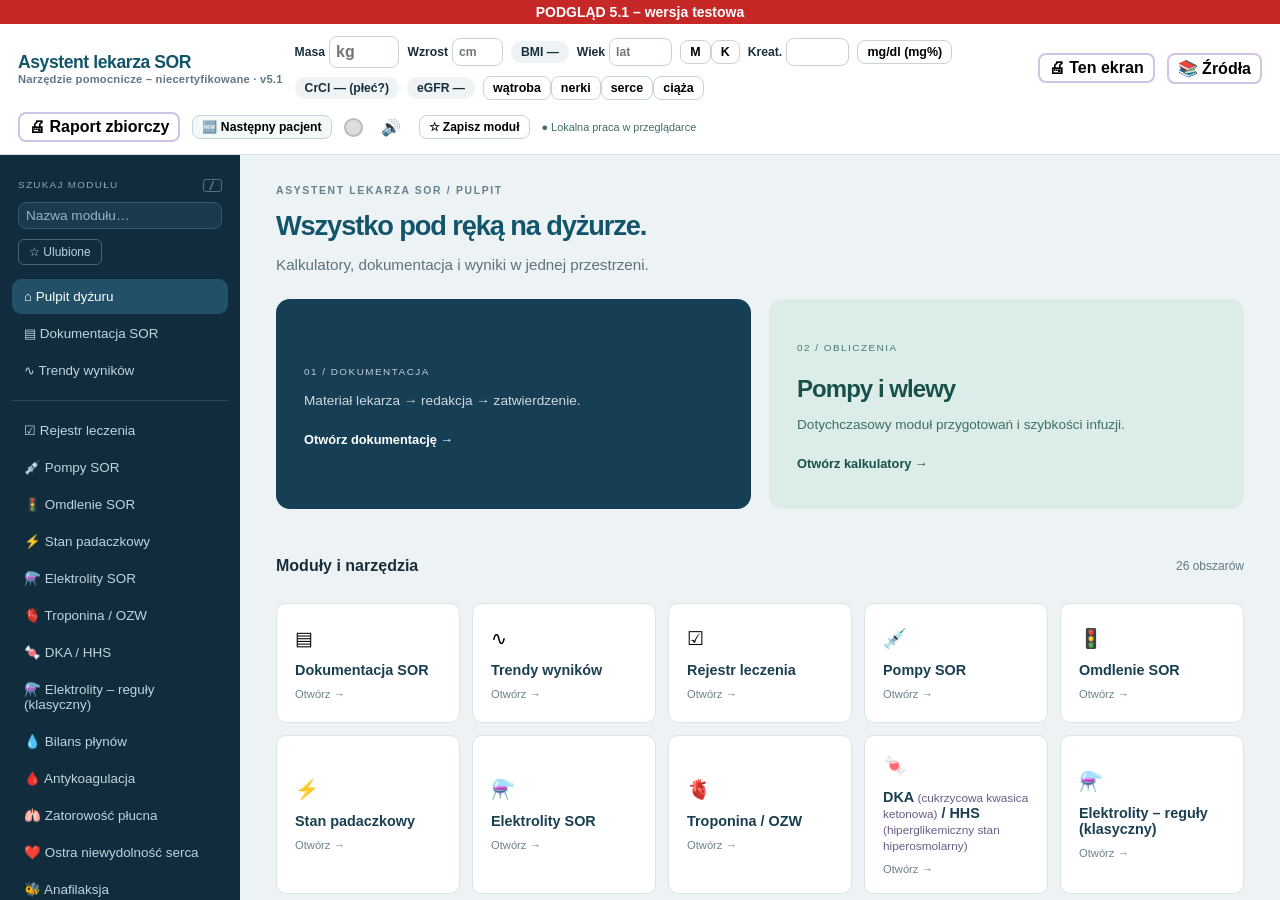
==== index.html @ b5e8d477 "Wybór sygnału alarmu (Web Audio: klasyczny, gitara, pianino, dzwoneczki, marimba); pulpit bez napisu" ====
<!doctype html><html lang="pl"><head><meta name="robots" content="noindex"><meta charset="utf-8"><title>Asystent lekarza SOR — narzędzie pomocnicze, niecertyfikowane</title><meta property="og:title" content="Asystent lekarza SOR"><meta property="og:description" content="Narzędzie pomocnicze – niecertyfikowane: kalkulatory, dokumentacja, pompy, bilans płynów i raport do wydruku."><meta property="og:image:width" content="1200"><meta property="og:image:height" content="630"><meta property="og:type" content="website"><meta name="description" content="Kalkulatory dla lekarzy SOR: dawki, pompy, algorytmy, neurologia/udar.">
<meta http-equiv="Content-Security-Policy" content="default-src 'self' 'unsafe-inline' app: file: data:">
<link rel="icon" href="icon.png"><link rel="manifest" href="manifest.webmanifest"><meta name="theme-color" content="#7b3fe4"><meta name="viewport" content="width=device-width,initial-scale=1"><link rel="stylesheet" href="shell.css"></head><body><div style="position:sticky;top:0;z-index:99999;background:#c62828;color:#fff;text-align:center;font:bold 14px sans-serif;padding:4px">PODGLĄD 5.1 – wersja testowa</div>
<header id="top"><div class="brand">Asystent lekarza SOR <small>Narzędzie pomocnicze – niecertyfikowane · <span id="ver">v5.1</span></small></div>
<div id="pbar">
 <label>Masa <input id="pw" inputmode="decimal" placeholder="kg"></label>
 <label>Wzrost <input id="ph" inputmode="decimal" placeholder="cm"></label><span id="pbmi" class="pill" title="BMI = masa [kg] / wzrost² [m²]">BMI —</span>
 <label>Wiek <input id="pa" inputmode="numeric" placeholder="lat"></label>
 <span class="seg" id="psex"><button data-s="m">M</button><button data-s="f">K</button></span>
 <label>Kreat. <input id="pc" inputmode="decimal"></label><button id="pcu" class="tg" title="Jednostki laboratoryjne we wszystkich modułach – kliknij, aby przełączyć">mg/dl</button>
 <span id="pcr" class="pill">CrCl —</span><span id="pgf" class="pill">eGFR —</span>
 <span class="tgs"><button class="tg" data-c="liver">wątroba</button><button class="tg" data-c="renal">nerki</button><button class="tg" data-c="heart">serce</button><button class="tg" data-c="preg">ciąża</button></span>
</div>
<button id="printMod" class="tg" title="Wydrukuj bieżący ekran / moduł (okno druku przeglądarki)">🖨 Ten ekran</button><button id="srcMod" class="tg" title="Źródła danych i otwarte walidacje bieżącego modułu">📚 Źródła</button><button id="printAll" class="tg" title="Raport zbiorczy: dokumentacja, wykonane, pompy, bilans płynów i wszystkie użyte moduły">🖨 Raport zbiorczy</button>
<button id="nextPt" class="tg np" title="Wyczyść dane pacjenta i wszystkie moduły">🆕 Następny pacjent</button><div id="lamp" title="Alarm"></div><button id="mute" title="Wycisz">🔊</button></header>
<div id="wrap"><aside id="sidebar"><div class="nav-tools"><label for="moduleSearch">SZUKAJ MODUŁU <kbd>/</kbd></label><input id="moduleSearch" type="search" placeholder="Nazwa modułu…" autocomplete="off"><button id="favoritesOnly" aria-pressed="false">☆ Ulubione</button><p id="navEmpty" hidden>Brak pasujących modułów.</p></div><nav id="side" aria-label="Moduły aplikacji"></nav><div class="nav-foot">Asystent lekarza SOR<br>Niecertyfikowane · wersja 5.1</div></aside><main id="main"></main></div>
<audio id="siren" src="siren.wav" preload="auto"></audio>
<script src="sound.js"></script><script src="calc/core.js"></script><script src="gcs.js"></script><script src="calc/units.js"></script><script src="calc/dka.js"></script><script src="calc/dkaB1.js"></script><script src="calc/elyteB1.js"></script><script src="calc/acoagB1.js"></script><script src="calc/pressB1.js"></script><script src="calc/transfB1.js"></script><script src="calc/elyte.js"></script><script src="calc/acoag.js"></script><script src="calc/pe.js"></script><script src="calc/ahf.js"></script><script src="calc/batch3.js"></script><script src="calc/transf.js"></script><script src="calc/neuro.js"></script><script src="calc/clinical.js"></script><script src="data/antybiotyki_renal.js"></script><script src="calc/abxB2.js"></script><script src="calc/mushB2.js"></script><script src="calc/dementiaB2.js"></script><script src="calc/etapC.js"></script>
<link rel="stylesheet" href="advanced.css">
<script src="mods.js"></script><script src="mods2.js"></script><script src="mods3.js"></script><script src="mods4.js"></script><script src="mods5.js"></script><script src="b1-ui.js"></script><script src="b2-ui.js"></script><script src="c-ui.js"></script><script src="gloss.js"></script><script src="treatment-engine.js"></script><script src="treatment-ui.js"></script><script src="clinical-ui.js"></script><script src="workbench.js"></script><script src="done.js"></script><script src="fluid.js"></script><script src="report.js"></script><script src="icd.js"></script><script src="icd-ui.js"></script><script src="leki-ui.js"></script><script src="totop.js"></script><script src="shell.js"></script><script src="advanced.js"></script><script src="about.js"></script><script src="upd.js"></script><script>
document.addEventListener('pointerdown',function u(){var a=document.getElementById('siren');try{a.muted=true;var p=a.play();(p&&p.then?p:Promise.resolve()).then(function(){a.pause();a.currentTime=0;a.muted=false}).catch(function(){a.muted=false})}catch(e){}document.removeEventListener('pointerdown',u)},{once:true});</script></body></html>
---- shell.css ----
:root{--fs:16px;--ok:#1e9e4a;--or:#e98a00;--rd:#d81b30;--pk:#ff5fa2;--vi:#7b3fe4;--bg:#f7f5fb;--tx:#2a1f3d}
*{box-sizing:border-box}html{font-size:var(--fs)}body{margin:0;font-family:Segoe UI,Arial,sans-serif;background:var(--bg);color:var(--tx);height:100vh;display:flex;flex-direction:column;overflow:hidden}
header{display:flex;align-items:center;gap:12px;padding:6px 12px;background:#fff;border-bottom:3px solid var(--pk);flex-wrap:wrap}
.brand{font-weight:800;font-size:1.15rem;color:var(--vi);white-space:nowrap}.brand small{font-weight:600;color:var(--pk)}
#pbar{display:flex;align-items:center;gap:10px;flex-wrap:wrap;flex:1 1 560px;min-width:0}
#pbar label{font-weight:700;font-size:.9rem;display:flex;align-items:center;gap:4px}
input{font:inherit;padding:5px 7px;border:2px solid #cfc3e8;border-radius:8px;width:5.2em;background:#fff}
#pw{font-size:1.35rem;width:4.2em;font-weight:800;border-color:var(--vi)}
input.bad{border-color:var(--rd);background:#ffe6e9}input.warn{border-color:var(--or);background:#fff3df}
button{font:inherit;cursor:pointer}
.seg button,.tg{border:2px solid #cfc3e8;background:#fff;border-radius:8px;padding:4px 9px;font-weight:700}
.seg button.on{background:var(--vi);color:#fff;border-color:var(--vi)}.tg.on{background:var(--or);color:#fff;border-color:var(--or)}
.pill{background:#efe9fa;border-radius:20px;padding:4px 10px;font-weight:700;font-size:.9rem}
#lamp{width:30px;height:30px;border-radius:50%;background:#ddd;border:2px solid #bbb}
#lamp.on{background:var(--rd);border-color:#900;animation:fl .5s infinite alternate;box-shadow:0 0 18px var(--rd)}
@keyframes fl{from{opacity:1}to{opacity:.25}}
#mute{border:0;background:none;font-size:1.4rem}
#wrap{flex:1;display:flex;min-height:0}
#side{width:215px;background:#fff;border-right:1px solid #e5dcf5;overflow:auto;padding:6px}
#side button{display:block;width:100%;text-align:left;border:0;background:none;padding:8px 10px;border-radius:9px;font-weight:700;font-size:.95rem;color:var(--tx)}
#side button.on{background:linear-gradient(120deg,var(--pk),var(--vi));color:#fff}#side button.soon{color:#aaa;font-weight:500}
#side hr{border:0;border-top:1px solid #eee;margin:6px 0}
#main{flex:1;overflow:auto;padding:14px 18px;position:relative}
#main iframe{border:0;width:100%;height:100%;display:block;background:#fff;border-radius:10px}
#main.fr{padding:0}
h2{margin:.2em 0 .5em;color:var(--vi)}
.row{display:flex;flex-wrap:wrap;gap:10px 16px;align-items:center;margin:6px 0}
.row label{font-weight:700;display:flex;gap:5px;align-items:center}
.box{background:#fff;border-radius:12px;padding:10px 14px;margin:10px 0;border-left:7px solid #ccc;box-shadow:0 1px 4px rgba(80,40,140,.08)}
.box.ok{border-color:var(--ok)}.box.orange{border-color:var(--or)}.box.red{border-color:var(--rd);background:#fff4f5}
.box h3{margin:0 0 4px;font-size:1.05rem}
.big{font-size:1.5rem;font-weight:800}.r{color:var(--rd);font-weight:800}.o{color:var(--or);font-weight:700}.g{color:var(--ok);font-weight:700}
.mut{color:#776;font-size:.85rem}
.tabs button{border:2px solid var(--vi);background:#fff;color:var(--vi);border-radius:10px;padding:6px 14px;font-weight:800;margin-right:6px}
.tabs button.on{background:var(--vi);color:#fff}
.info{float:right;border:0;background:#efe9fa;border-radius:50%;width:32px;height:32px;font-weight:800;color:var(--vi)}
.ov{position:fixed;inset:0;background:rgba(123,63,228,.35);display:flex;align-items:center;justify-content:center;z-index:99}
.dlg{background:#fff;border-radius:18px;padding:22px;max-width:460px;border-top:6px solid var(--pk);text-align:center}
.dlg .big,.dlg button.big{width:100%;padding:12px;border:0;border-radius:12px;color:#fff;background:linear-gradient(120deg,var(--pk),var(--vi))}
.by{color:var(--pk);font-weight:700;margin-top:-8px}
.disc{font-size:.8rem;color:#887;margin-top:18px}
table.src{font-size:.85rem}ul.src{font-size:.85rem;padding-left:18px}
.dw{background:#fff3c4;color:#7a5600;font-weight:800;padding:0 4px;border-radius:4px}
input[type=checkbox]{width:auto;transform:scale(1.3);margin:0 4px}input[type=range]{width:140px}
select{font:inherit;padding:5px 7px;border:2px solid #cfc3e8;border-radius:8px;background:#fff}
.nih{display:grid;grid-template-columns:repeat(auto-fill,minmax(330px,1fr));gap:6px 14px;width:100%}.nih label{justify-content:space-between}.nih select{max-width:210px}
#printArea{display:none}
@media print{@page{size:A4;margin:14mm}html,body{background:#fff!important}body>*:not(#printArea){display:none!important}#printArea{display:block;font:11pt/1.35 Arial,sans-serif;color:#000}
#printArea h1{font-size:15pt;margin:0}#printArea h2{font-size:12pt;margin:10px 0 4px;border-bottom:1px solid #000}#printArea .sub{font-size:9.5pt;margin-bottom:6px}
#printArea table{border-collapse:collapse;width:100%}#printArea th,#printArea td{border:1px solid #888;padding:3px 6px;text-align:left;vertical-align:top}#printArea th{width:32%;background:#eee}
#printArea li{margin:2px 0}#printArea li.red b{text-decoration:underline}#printArea .lines{height:28mm;border-bottom:1px dotted #000}#printArea .sig{display:flex;justify-content:space-between;margin-top:14mm}#printArea .foot{font-size:8pt;margin-top:8mm;color:#444}}
.np{background:#fff4d6}
.pl{font-weight:400;font-size:.82em;color:#6b5a86}
---- advanced.css ----
:root{--vi:#125469;--pk:#1f8d9a;--bg:#edf2f4;--tx:#182e3b;--fs:16px}
body{font-family:Inter,"Segoe UI",Arial,sans-serif}header{padding:12px 18px;border-bottom:1px solid #d5e1e5;gap:12px;background:#fff}.brand{font-size:1.1rem;letter-spacing:-.025em}.brand small{display:block;font-size:.7rem;color:#607786;letter-spacing:.02em}#pbar{gap:8px}#pbar label{font-size:.76rem}#pw{font-size:1rem;width:4.4em}#pbar input{border-width:1px;border-color:#c4d4da;padding:6px}#pbar .tg,.seg button{font-size:.78rem;border-width:1px;border-color:#c4d4da}.pill{font-size:.76rem;background:#eef4f6}#nextPt{font-size:.76rem;background:#f3f8f9;border:1px solid #c4d4da}#pinModule{font-size:.75rem;border:1px solid #c4d4da}#lamp{width:19px;height:19px}#mute{font-size:1rem}.connection-state{font-size:.68rem;color:#426d68}
#sidebar{width:240px;min-width:240px;background:#112c3d;display:flex;flex-direction:column;overflow:auto;color:#c0d4dd}#side{width:auto;background:transparent;border:0;overflow:visible;padding:0 12px 20px}#side button{color:#c0d4dd;padding:10px 12px;font-size:.84rem;font-weight:500;margin:2px 0}#side button.on{background:#225066;color:#fff}#side button:hover{background:#1b4054}#side button[hidden]{display:none}#side button.is-favorite::after{content:'★';float:right;color:#e4c678}#side hr{border-color:#2b4858;margin:12px 0}.nav-tools{padding:24px 18px 12px}.nav-tools label{display:flex;justify-content:space-between;font-size:.62rem;letter-spacing:.13em;color:#8babbc}.nav-tools kbd{border:1px solid #587080;padding:0 5px;border-radius:3px}.nav-tools input{display:block;width:100%;margin:10px 0;background:#1b3b4d;border:1px solid #36596b;color:#fff;font-size:.85rem}.nav-tools input::placeholder{color:#99b3c2}.nav-tools button{color:#bcd4e0;border:1px solid #476575;background:transparent;border-radius:6px;padding:5px 10px;font-size:.75rem}.nav-tools button[aria-pressed=true]{background:#40616d}.nav-foot{font-size:.66rem;line-height:1.8;padding:16px 22px;margin-top:auto;border-top:1px solid #2b4858;color:#86a5b6}#navEmpty{font-size:.8rem}#main{padding:30px 36px}#main>h2{font-size:1.7rem;letter-spacing:-.04em;line-height:1.2}#main.fr{padding:14px}.eyebrow{color:#64818f;font-size:.65rem;font-weight:700;letter-spacing:.16em;margin-bottom:14px}.lead{color:#5b7380;font-size:.95rem;margin:12px 0 26px}.hero-grid{display:grid;grid-template-columns:1fr 1fr;gap:18px;margin-bottom:32px}.hero-tile{border:0;background:#163f56;color:#fff;text-align:left;padding:28px;border-radius:14px;min-height:210px}.hero-tile.teal{background:#dcece8;color:#18504c}.hero-tile>span{font-size:.62rem;letter-spacing:.15em;opacity:.75}.hero-tile h3{font-size:1.5rem;margin:20px 0 10px;letter-spacing:-.04em}.hero-tile p{font-size:.85rem;opacity:.8}.hero-tile b{display:block;margin-top:24px;font-size:.8rem}.section-title{display:flex;justify-content:space-between;align-items:center}.section-title h3{font-size:1rem}.section-title>span{font-size:.75rem;color:#607986}.module-grid{display:grid;grid-template-columns:repeat(auto-fill,minmax(180px,1fr));gap:12px;margin:12px 0 26px}.module-tile{background:white;border:1px solid #d9e4e7;border-radius:10px;padding:18px;text-align:left;min-height:120px}.module-tile:hover{border-color:#1f8d9a;box-shadow:0 3px 12px #1233480c}.module-tile>span{display:block;font-size:1.2rem;margin-bottom:12px}.module-tile b{display:block;font-size:.9rem;color:#193f50}.module-tile small{display:block;margin-top:10px;font-size:.7rem;color:#6a828d}.notice{font-size:.8rem;line-height:1.6;color:#385a68;border:1px solid #cedee3;background:#f8fbfc;border-radius:8px;padding:14px 18px;margin:16px 0 22px}.box{border-radius:9px;border-left-width:4px;padding:16px;box-shadow:0 1px 2px #213b4d0a}button:focus-visible,a:focus-visible,input:focus-visible,select:focus-visible,textarea:focus-visible{outline:3px solid #e7ad44;outline-offset:3px}button:disabled{opacity:.45;cursor:not-allowed}.wb-toolbar{display:flex;gap:10px;align-items:center;flex-wrap:wrap;margin:18px 0}.wb-toolbar label{font-size:.8rem}.wb-toolbar button,.wb-toolbar select{font-size:.8rem}.wb-toolbar .tg{border:1px solid #b9ccd3;padding:9px 13px}.wb-tabs{display:flex;gap:6px;border-bottom:1px solid #ccdce2;margin-top:25px;margin-bottom:22px}.wb-tabs button{border:0;border-radius:7px 7px 0 0;padding:12px 16px;background:#e0e9ed;color:#476573;font-size:.83rem}.wb-tabs button.on{background:#164d63;color:white}.wb-field{display:block;font-size:.83rem;font-weight:600;margin-bottom:18px}.wb-field textarea,.document-editor{display:block;width:100%;margin-top:8px;padding:14px 16px;min-height:110px;resize:vertical;font:400 .93rem/1.65 "Segoe UI",Arial,sans-serif;border:1px solid #c6d7de;border-radius:9px;color:#193644;background:#fff}.document-editor{min-height:380px}.primary-action,.button-link{display:inline-block;border:0;border-radius:7px;background:#16556b;color:white;font-weight:600;padding:12px 18px;font-size:.85rem;text-decoration:none}.accept-line{display:flex;gap:8px;align-items:center;margin:18px 0;font-size:.85rem}.wb-status{min-height:24px;color:#25645c;font-size:.8rem}.file-button{padding:8px 12px;border:1px solid #b9ccd3;border-radius:7px;cursor:pointer;background:white}.file-button input{display:block;width:180px;border:0;padding:0;font-size:.7rem;margin-top:5px}.trend-fields{display:grid;grid-template-columns:repeat(4,1fr);gap:14px;margin-bottom:18px}.trend-fields label{font-size:.78rem}.trend-fields input{width:100%;display:block;margin-top:8px;border:1px solid #c6d7de}.trend-summary{display:flex;gap:20px;flex-wrap:wrap;background:#fff;padding:18px;border:1px solid #d6e2e7;border-radius:8px;font-size:.85rem}.trend-chart{width:100%;max-height:340px;background:#fff;margin-top:14px;border:1px solid #d6e2e7;border-radius:10px}.trend-chart text{font:12px "Segoe UI",sans-serif;fill:#375a68}.results-table{width:100%;border-collapse:collapse;background:white;font-size:.85rem}.results-table th,.results-table td{text-align:left;border-bottom:1px solid #d9e5ea;padding:12px}.results-table th{background:#e3ecef}.wb-panel[hidden]{display:none}#mobileMenu{display:none}.tabs{display:flex;flex-wrap:wrap;gap:5px}.tabs button{font-size:.8rem;border-width:1px;margin:0}
@media(min-width:1500px){#main{padding:38px 6vw}}@media(max-width:1100px){#main{padding:24px}#sidebar{width:215px;min-width:215px}.hero-tile{padding:22px}.connection-state{display:none}}@media(max-width:760px){header{padding:8px 10px;gap:7px}.brand{font-size:.95rem}#mobileMenu{display:block;font-size:.75rem;border:1px solid #b9ccd3}#sidebar{display:none;position:absolute;top:0;bottom:0;left:0;z-index:40;width:260px}#wrap{position:relative}.nav-open #sidebar{display:flex;box-shadow:16px 0 40px #112c3d40}#main{padding:20px 14px}#main>h2{font-size:1.4rem}.hero-grid{grid-template-columns:1fr;gap:12px}.hero-tile{min-height:175px;padding:22px}.hero-tile h3{font-size:1.3rem;margin-top:15px}.hero-tile b{margin-top:18px}.module-grid{grid-template-columns:repeat(2,minmax(0,1fr));gap:8px}.module-tile{padding:14px}.trend-fields{grid-template-columns:repeat(2,1fr)}.wb-tabs{gap:3px}.wb-tabs button{font-size:.7rem;padding:10px 8px}.wb-toolbar{gap:8px}.document-editor{min-height:330px}#pinModule{font-size:.65rem}#pbar{order:10;flex-basis:100%;gap:6px}#pbar .tgs{display:flex;gap:4px;flex-wrap:wrap}#pbar input{width:4.5em}#pbar #pw{width:4.5em}#main.fr{padding:0}.results-table{font-size:.75rem}.results-table td,.results-table th{padding:8px}.wb-panel>ol{padding-left:22px;font-size:.85rem;line-height:1.7}.nav-tools{padding-top:18px}}@media(prefers-reduced-motion:reduce){*{animation:none!important;scroll-behavior:auto!important}}@media print{#printArea{white-space:pre-wrap!important}body{height:auto;overflow:visible}}
/* Rejestr leczenia i potwierdzanie rzeczywistych czynności. */
.treatment-workspace h2{font-size:1.55rem;letter-spacing:-.035em}.action-card{border:1px solid #ccdce3;background:white;border-radius:11px;padding:18px;margin:14px 0}.action-card-head{display:flex;justify-content:space-between;align-items:center;gap:14px;flex-wrap:wrap}.action-card h3{margin:0;color:#164d63;font-size:1rem}.action-badge{font-size:.73rem;font-weight:600;background:#e5eff2;border:1px solid #c7dce3;border-radius:20px;padding:6px 10px}.action-details{font-size:.85rem;line-height:1.7;white-space:pre-wrap;overflow-wrap:anywhere;color:#4b6571}.action-checks{display:flex;flex-wrap:wrap;gap:10px 20px;margin:18px 0}.action-checks label{display:flex;align-items:center;gap:6px;font-size:.8rem;cursor:pointer;background:#f3f7f8;border:1px solid #d5e2e7;padding:9px 12px;border-radius:7px}.action-checks input{margin:0 3px;transform:none}.action-card details{font-size:.77rem;color:#577381;margin-top:14px}.action-card summary{cursor:pointer}.event-history{border-left:3px solid #b3cdd5;padding:12px;margin:12px 0;background:#f7fafb;line-height:1.65;overflow-wrap:anywhere}.event-history .tg{font-size:.72rem;margin-top:7px}.event-void{border-color:#c9a8a8;color:#805858;background:#fcf7f7}.action-editor{border:2px solid #5b9cae;border-radius:12px;background:#f8fcfd;padding:20px;margin:20px 0}.action-editor h3{margin-top:0;font-size:1rem}.action-editor>p{font-size:.84rem;line-height:1.65}.action-editor label{font-size:.78rem;display:block}.action-editor select,.action-editor input:not([type=checkbox]){display:block;width:100%;margin-top:7px;font-size:.88rem;border:1px solid #b8cfd8;padding:9px;background:white;min-width:0}.action-editor input[readonly]{background:#eaf0f3}.action-inputs{display:grid;grid-template-columns:repeat(2,minmax(0,1fr));gap:14px;margin:18px 0}.action-inputs label[hidden]{display:none!important}.action-time{display:grid;grid-template-columns:1fr 1fr;gap:16px;margin:18px 0}.action-editor .accept-line{display:flex;line-height:1.6;font-weight:600}.action-editor [data-editor-status]{color:#8b2c2c;font-size:.82rem}.treatment-workspace .wb-field textarea{min-height:170px}.action-editor .tg{font-size:.82rem}.treatment-workspace .mut{font-size:.76rem}.wb-tabs{flex-wrap:wrap}#wb-actions h2{font-size:1.25rem}.treatment-workspace [data-confirmed-output]{font-size:.84rem;line-height:1.8}
@media(max-width:760px){.action-inputs,.action-time{grid-template-columns:1fr}.action-editor{padding:14px}.action-card{padding:14px}.action-checks{gap:7px}.action-checks label{padding:9px;font-size:.75rem}.action-badge{font-size:.68rem}.treatment-workspace h2{font-size:1.25rem}}
/* Clinical modules 4.2 */
.clinical-group{border:1px solid #d8e3e9;border-radius:13px;background:#fff;margin:18px 0;padding:18px 20px 20px}.clinical-group legend{font-size:15px;font-weight:750;color:#254354;padding:0 8px}.clinical-grid{display:grid;grid-template-columns:repeat(auto-fit,minmax(240px,1fr));gap:15px 22px}.clinical-field{display:flex;flex-direction:column;gap:7px;font-size:13px;line-height:1.5;min-width:0;color:#344f60}.clinical-field>span{display:flex;align-items:center;gap:8px}.clinical-field input{width:110px!important;max-width:100%;background:#f8fafc;border:1px solid #c7d6df;border-radius:7px;padding:10px 11px!important;color:#173243;font-size:16px;font-variant-numeric:tabular-nums}.clinical-field input[type=datetime-local]{width:225px!important}.clinical-field select{width:100%;min-height:42px;white-space:normal;font-size:13px;max-width:100%;background:#f8fafc;border:1px solid #c7d6df;border-radius:7px;padding:7px;color:#173243}.clinical-field small{font-size:11px;line-height:1.35;color:#607482}.clinical-check{display:flex;align-items:flex-start;gap:8px;font-size:13px;line-height:1.7;margin:12px 0}.clinical-check input{flex:none;width:17px;height:17px;margin-top:4px;accent-color:#0c7c80}.clinical-invalid{color:#a31f30;font-size:14px}.clinical-field [aria-invalid=true]{border:2px solid #c42539;background:#fff1f2}.clinical-result{border:1px solid #dbe5eb;border-left:4px solid #527685;background:#fff;border-radius:10px;padding:19px 22px;margin:17px 0;font-size:14px;line-height:1.75;overflow-wrap:anywhere}.clinical-result h3{font-size:17px;line-height:1.45;margin:0 0 10px;color:#213e50}.clinical-result p{margin:9px 0}.clinical-result.orange{border-left-color:#d28b26;background:#fffaf0}.clinical-result.red{border:2px solid #bc283c;border-left:7px solid #bc283c;background:#fff1f2;color:#7b1729}.clinical-result.red h3{color:#9c152c}.clinical-number{font-size:25px;line-height:1.5;font-weight:750;display:block;color:inherit;font-variant-numeric:tabular-nums}.clinical-equation{background:#eef4f7;border-radius:6px;padding:9px 12px;font-family:ui-monospace,monospace;font-size:12px;white-space:normal}.clinical-table{overflow:auto;margin:13px 0;border-radius:8px;border:1px solid #dbe5eb}.clinical-table table{border-collapse:collapse;width:100%;font-size:12px;line-height:1.6;background:#fff}.clinical-table th{text-align:left;background:#edf3f6;color:#375869;font-weight:750;padding:11px 13px;border-bottom:1px solid #ccdce4}.clinical-table td{padding:11px 13px;border-bottom:1px solid #e3ebf0;vertical-align:top;min-width:95px}.clinical-table tr:last-child td{border-bottom:0}.clinical-out>.primary-action{margin:8px 6px 8px 0;font-size:13px}.clinical-sources{border-top:1px solid #d5e0e7;padding:15px 0;font-size:12px;line-height:1.8;margin-top:20px}.clinical-sources summary{cursor:pointer;font-weight:700;color:#426274}.clinical-sources a,.clinical-result a{color:#086d7e;text-decoration:underline}.clinical-tabs{flex-wrap:wrap}.clinical-tabs button{font-size:12px;padding:11px 13px}.mushroom-grid{display:grid;grid-template-columns:repeat(auto-fit,minmax(280px,1fr));gap:20px;margin:20px 0}.mushroom-card{border:1px solid #d6e2e9;border-radius:12px;padding:18px;background:#fff;line-height:1.6}.mushroom-card h3{margin:0;font-size:17px}.mushroom-card p{font-size:13px}.mushroom-card img{display:block;width:100%;height:280px;object-fit:contain;background:#eff3f4;border-radius:8px}.mushroom-card small{font-size:11px;color:#5d7181}.mushroom-card a{color:#096c7c}.clinical-out button[disabled]{opacity:.45;cursor:not-allowed}@media(max-width:700px){.clinical-grid{grid-template-columns:1fr}.clinical-group{padding:12px}.clinical-result{padding:14px}.clinical-number{font-size:21px}.mushroom-grid{grid-template-columns:1fr}}

.wb-field{margin-bottom:6px}.wb-hint{display:block;font-weight:400;font-size:.74rem;color:#5b7380;margin-top:3px}.wb-mini{margin:6px 0}.wb-area{display:block;width:100%;margin:6px 0 20px;padding:14px 16px;min-height:110px;resize:vertical;font:400 .93rem/1.65 "Segoe UI",Arial,sans-serif;border:1px solid #c6d7de;border-radius:9px;color:#193644;background:#fff}.wb-area-interview{min-height:260px}.wb-area-labs{min-height:260px}.wb-area-prelim,.wb-area-final{min-height:90px}

/* 4.4 — ICD-10 / ICD-9 */
.icd-tabs{margin-top:18px}.icd-q{display:block;width:100%;max-width:760px;font-size:1rem;padding:12px 14px;border:1px solid #9fbac5;border-radius:9px;background:#fff;margin:6px 0 8px;color:#193644}
.icd-note{font-size:.8rem;line-height:1.6;color:#5a4a1d}.icd-note:not(:empty){background:#fff8e6;border:1px solid #e8d49a;border-radius:8px;padding:10px 14px;margin:8px 0;max-width:760px}
.icd-res{max-width:900px}.icd-h{font-size:.82rem;letter-spacing:.06em;color:#4b6571;margin:18px 0 6px;text-transform:uppercase}.icd-subhead{font-size:.74rem;color:#6a828d;margin:14px 0 4px;border-top:1px dashed #c6d7de;padding-top:8px}
.icd-item{border:1px solid #d3e0e5;border-radius:8px;background:#fff;margin:5px 0;display:flex;flex-wrap:wrap;align-items:stretch}.icd-item:hover{border-color:#5b9cae}
.icd-main{flex:1 1 320px;display:flex;gap:12px;align-items:baseline;text-align:left;border:0;background:none;padding:10px 12px;font-size:.9rem;color:#193644;cursor:pointer;border-radius:8px}
.icd-code{flex:0 0 78px;color:#164d63;font-variant-numeric:tabular-nums}.icd-name{flex:1}
.icd-badge{font-style:normal;font-size:.68rem;border:1px solid #c7a0a0;color:#7c3a3a;border-radius:10px;padding:1px 7px;white-space:nowrap}.icd-head{border-color:#b7c7ce;color:#5c7886}
.icd-nonleaf{background:#f5f8f9}.icd-nonleaf .icd-name{color:#4d6772}
.icd-sub{border:0;border-left:1px solid #e0e9ed;background:none;font-size:.74rem;color:#2c6a80;padding:0 12px;cursor:pointer}
.icd-extra{flex:1 0 100%;border-top:1px solid #e0e9ed;padding:10px 14px 14px;background:#f8fbfc;border-radius:0 0 8px 8px;font-size:.83rem}.icd-extra[hidden]{display:none}
.icd-ec h4{margin:4px 0 8px;font-size:.88rem;color:#164d63}.icd-glabel{font-size:.74rem;font-weight:700;color:#4b6571;margin:10px 0 3px}
.icd-cause{display:block;width:100%;text-align:left;border:1px solid #cfdde3;background:#fff;border-radius:6px;padding:6px 10px;margin:3px 0;font-size:.8rem;color:#193644;cursor:pointer}.icd-cause:hover{border-color:#5b9cae;background:#eef6f8}.icd-cause b{color:#164d63;margin-right:6px}
.icd-linkbtn{border:0;background:none;color:#2c6a80;font-size:.76rem;padding:4px 0;cursor:pointer;text-decoration:underline}
.icd-pair{margin-top:10px;border:2px solid #5b9cae;border-radius:8px;background:#fff;padding:10px 14px}.icd-pair pre{margin:6px 0;white-space:pre-wrap;font:inherit;font-size:.82rem}
.icd-dagger{border-left:3px solid #c7a0a0;padding:6px 10px;margin-bottom:8px;background:#fff}.icd-ref{display:block;margin:3px 0}
.icd-wrap{position:relative}.icd-bar{margin:4px 0}.icd-barhint{font-size:.74rem}
.icd-pop{position:absolute;left:0;right:0;top:100%;margin-top:2px;z-index:30;background:#fff;border:1px solid #5b9cae;border-radius:9px;box-shadow:0 8px 28px #1233482e;max-height:330px;overflow:auto}.icd-pop[hidden]{display:none}
.icd-pop-h{font-size:.74rem;color:#5b7380;padding:8px 12px;background:#f1f6f8;border-bottom:1px solid #e0e9ed}
.icd-opt{display:block;width:100%;text-align:left;border:0;border-bottom:1px solid #eef3f5;background:#fff;padding:8px 12px;font-size:.85rem;color:#193644;cursor:pointer}.icd-opt b{color:#164d63;margin-right:6px}.icd-opt:hover,.icd-opt.on{background:#e3f0f4}.icd-skip{color:#5b7380;font-size:.78rem}
@media(max-width:760px){.icd-code{flex-basis:64px}.icd-main{flex-basis:100%}}
details.icd-group>summary{cursor:pointer}details.icd-group[open]>summary{margin-bottom:4px}
/* ---- 5.0: GCS ---- */
.gcsfield{display:block;width:100%}.gcsw{display:block}.gcs-box{border:1px solid #c9d8de;border-radius:10px;padding:8px 10px;background:#fff;margin:6px 0}
.gcs-row{display:flex;flex-wrap:wrap;gap:5px;align-items:center;margin:5px 0}.gcs-h{min-width:9.5em;font-weight:700;font-size:.85rem;color:#335}
.gcs-b{border:1px solid #9fbac5;background:#fff;border-radius:8px;padding:5px 9px;font-size:.85rem;cursor:pointer}.gcs-b b{color:#125469}.gcs-b.on{background:#125469;color:#fff;border-color:#125469}.gcs-b.on b{color:#fff}
.gcs-sum{margin-top:6px;font-size:1rem}.gcs-clr[disabled]{opacity:.4}
/* ---- 5.0: bilans płynów, wykonane, raport ---- */
.fl-top{display:flex;flex-wrap:wrap;gap:10px 18px;align-items:center;margin:10px 0}.fl-sum{display:grid;grid-template-columns:repeat(auto-fit,minmax(150px,1fr));gap:10px;margin:12px 0}
.fl-n{background:#fff;border:1px solid #cfdde3;border-radius:12px;padding:10px 12px;display:flex;flex-direction:column}.fl-n span{font-size:.75rem;color:#51697a;text-transform:uppercase;letter-spacing:.04em}.fl-n b{font-size:1.45rem;color:#112c3d}.fl-n small{color:#51697a}
.fl-bal{border-width:2px;border-color:#125469}.fl-bal.pos b{color:#0b6b3a}.fl-bal.neg b{color:#b3261e}
.fl-grid{display:grid;grid-template-columns:repeat(auto-fit,minmax(260px,1fr));gap:12px}.fl-card{background:#fff;border:1px solid #cfdde3;border-radius:12px;padding:10px 12px}.fl-card h3{margin:0 0 8px}
.fl-types,.fl-amt,.fl-cust{display:flex;flex-wrap:wrap;gap:6px;margin:6px 0}.fl-b{border:1px solid #9fbac5;background:#f4f9fb;border-radius:9px;padding:9px 12px;font-weight:700;cursor:pointer;min-width:5.2em}.fl-b:active{background:#125469;color:#fff}
.fl-ur .fl-b{background:#fff6ec}.fl-cust input,.fl-other{max-width:11em}.fl-table,.dn-table{width:100%;border-collapse:collapse}.fl-table td,.dn-table td{border-bottom:1px solid #e0e8ec;padding:4px 6px}.fl-v{font-weight:700;text-align:right;white-space:nowrap}
.dn-card{background:#fff;border:1px solid #cfdde3;border-radius:12px;padding:10px 12px;margin:10px 0}.dn-card h4{margin:0 0 8px}.dn-time{margin:8px 0}
.dn-tiles{display:grid;grid-template-columns:repeat(auto-fill,minmax(210px,1fr));gap:8px}.dn-tile{border:1px solid #cfdde3;border-radius:10px;padding:8px;background:#f8fbfc}.dn-vars{display:flex;flex-wrap:wrap;gap:5px;margin-top:6px}
.dn-v,.dn-icdb{border:1px solid #9fbac5;background:#fff;border-radius:8px;padding:7px 10px;cursor:pointer;text-align:left}.dn-v:hover,.dn-icdb:hover{background:#125469;color:#fff}.dn-icd{display:flex;flex-direction:column;gap:4px;margin-top:8px;max-width:760px}.dn-icdb.nonleaf{opacity:.7}
.dn-ask{margin-top:6px;display:flex;flex-direction:column;gap:5px}.dn-free{display:flex;gap:8px;flex-wrap:wrap}.dn-free input{flex:1;min-width:14em;max-width:34em}.dn-etxt{width:100%;max-width:46em}
#pbmi.pill{white-space:nowrap}#ph{width:4.2em}
#printArea .rp-text{white-space:pre-wrap;border:1px solid #888;padding:6px 8px;margin:4px 0;font-size:10.5pt}#printArea h3{font-size:11pt;margin:8px 0 3px}
#main .dn-et{min-width:8.6em!important;width:8.6em!important}#main #dn-t{min-width:8.6em!important}
/* 5.0-D: O programie / źródła */
.ab-tabs{display:flex;flex-wrap:wrap;gap:6px;margin:8px 0}.ab-tabs button{padding:8px 12px;border:1px solid #b9a9dc;border-radius:8px;background:#fff;cursor:pointer;font-size:.95rem}.ab-tabs button.on{background:#5b3fa0;color:#fff;border-color:#5b3fa0}
.ab-t td,.ab-t th{font-size:.85rem}.ab-t a{word-break:break-word}.ab-src li,.ab-todo li{margin:4px 0;line-height:1.35}.ab-area{border-left:4px solid #b9a9dc;padding:4px 10px;margin:8px 0}
.ab-lf{margin:10px 0}.ab-lf input{width:min(560px,100%);padding:7px;border:1px solid #bbb;border-radius:6px}.ab-lf input.bad{border-color:#d81b30;background:#fff1f2}.ab-dash{margin-top:12px}
#printArea .ab-t td,#printArea .ab-t th{font-size:9pt}
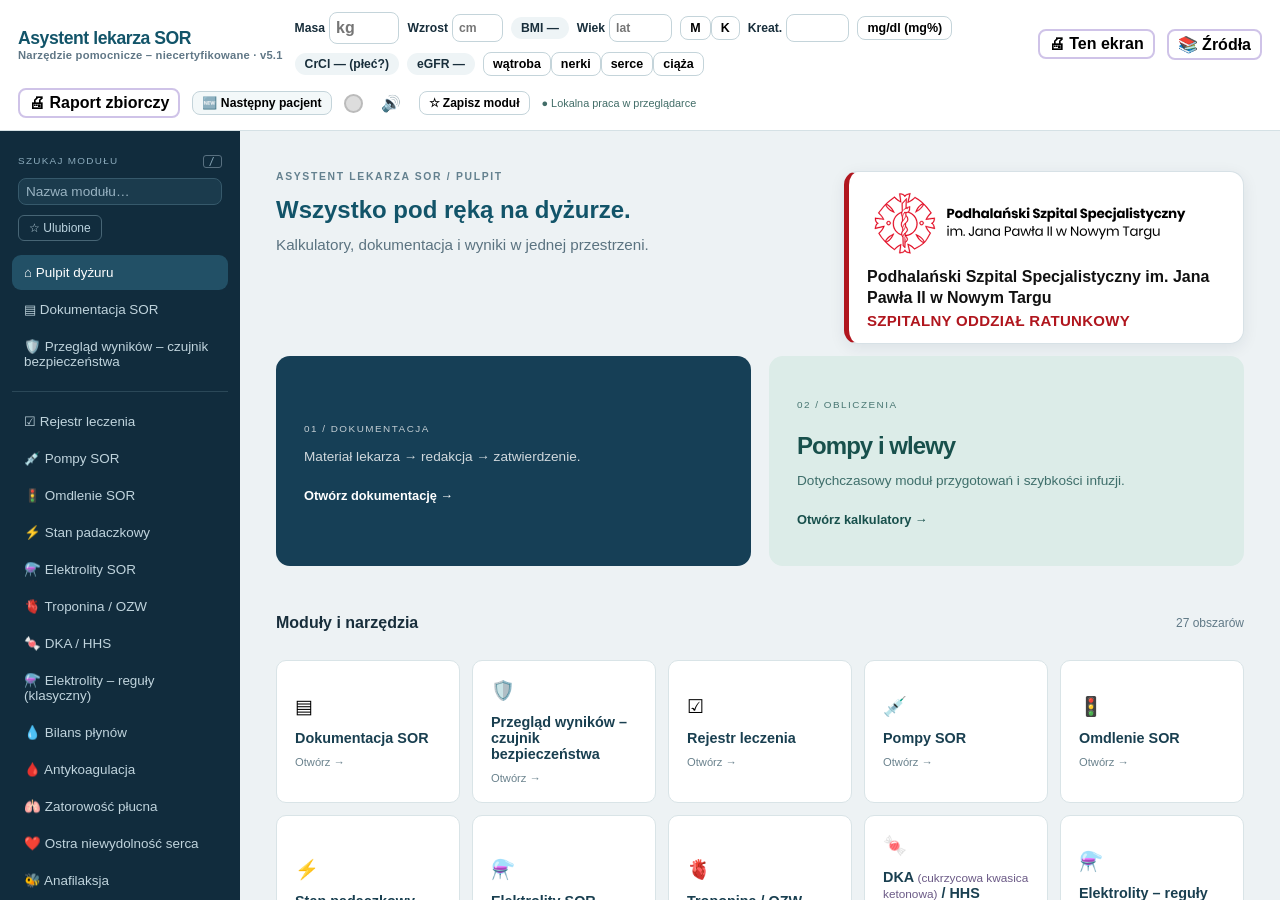
==== commit 0b432366: "pw3: troponina 0/1/3 h (14/delta 5), D-dimery wiek/ciąża, Wróć+Pulpit+Wyczyść dane wszędzie, karta z" ====
--- a/index.html
+++ b/index.html
@@ -1,6 +1,6 @@
-<!doctype html><html lang="pl"><head><meta name="robots" content="noindex"><meta charset="utf-8"><title>Asystent lekarza SOR — narzędzie pomocnicze, niecertyfikowane</title><meta property="og:title" content="Asystent lekarza SOR"><meta property="og:description" content="Narzędzie pomocnicze – niecertyfikowane: kalkulatory, dokumentacja, pompy, bilans płynów i raport do wydruku."><meta property="og:image:width" content="1200"><meta property="og:image:height" content="630"><meta property="og:type" content="website"><meta name="description" content="Kalkulatory dla lekarzy SOR: dawki, pompy, algorytmy, neurologia/udar.">
+<!doctype html><html lang="pl"><head><meta charset="utf-8"><title>Asystent lekarza SOR — narzędzie pomocnicze, niecertyfikowane</title><meta property="og:title" content="Asystent lekarza SOR"><meta property="og:description" content="Narzędzie pomocnicze – niecertyfikowane: kalkulatory, dokumentacja, pompy, bilans płynów i raport do wydruku."><meta property="og:image:width" content="1200"><meta property="og:image:height" content="630"><meta property="og:type" content="website"><meta name="description" content="Kalkulatory dla lekarzy SOR: dawki, pompy, algorytmy, neurologia/udar.">
 <meta http-equiv="Content-Security-Policy" content="default-src 'self' 'unsafe-inline' app: file: data:">
-<link rel="icon" href="icon.png"><link rel="manifest" href="manifest.webmanifest"><meta name="theme-color" content="#7b3fe4"><meta name="viewport" content="width=device-width,initial-scale=1"><link rel="stylesheet" href="shell.css"></head><body><div style="position:sticky;top:0;z-index:99999;background:#c62828;color:#fff;text-align:center;font:bold 14px sans-serif;padding:4px">PODGLĄD 5.1 – wersja testowa</div>
+<link rel="icon" href="icon.png"><link rel="manifest" href="manifest.webmanifest"><meta name="theme-color" content="#7b3fe4"><meta name="viewport" content="width=device-width,initial-scale=1"><link rel="stylesheet" href="shell.css"></head><body>
 <header id="top"><div class="brand">Asystent lekarza SOR <small>Narzędzie pomocnicze – niecertyfikowane · <span id="ver">v5.1</span></small></div>
 <div id="pbar">
  <label>Masa <input id="pw" inputmode="decimal" placeholder="kg"></label>
@@ -17,5 +17,5 @@
 <audio id="siren" src="siren.wav" preload="auto"></audio>
 <script src="sound.js"></script><script src="calc/core.js"></script><script src="gcs.js"></script><script src="calc/units.js"></script><script src="calc/dka.js"></script><script src="calc/dkaB1.js"></script><script src="calc/elyteB1.js"></script><script src="calc/acoagB1.js"></script><script src="calc/pressB1.js"></script><script src="calc/transfB1.js"></script><script src="calc/elyte.js"></script><script src="calc/acoag.js"></script><script src="calc/pe.js"></script><script src="calc/ahf.js"></script><script src="calc/batch3.js"></script><script src="calc/transf.js"></script><script src="calc/neuro.js"></script><script src="calc/clinical.js"></script><script src="data/antybiotyki_renal.js"></script><script src="calc/abxB2.js"></script><script src="calc/mushB2.js"></script><script src="calc/dementiaB2.js"></script><script src="calc/etapC.js"></script>
 <link rel="stylesheet" href="advanced.css">
-<script src="mods.js"></script><script src="mods2.js"></script><script src="mods3.js"></script><script src="mods4.js"></script><script src="mods5.js"></script><script src="b1-ui.js"></script><script src="b2-ui.js"></script><script src="c-ui.js"></script><script src="gloss.js"></script><script src="treatment-engine.js"></script><script src="treatment-ui.js"></script><script src="clinical-ui.js"></script><script src="workbench.js"></script><script src="done.js"></script><script src="fluid.js"></script><script src="report.js"></script><script src="icd.js"></script><script src="icd-ui.js"></script><script src="leki-ui.js"></script><script src="totop.js"></script><script src="shell.js"></script><script src="advanced.js"></script><script src="about.js"></script><script src="upd.js"></script><script>
+<script src="mods.js"></script><script src="mods2.js"></script><script src="mods3.js"></script><script src="mods4.js"></script><script src="mods5.js"></script><script src="b1-ui.js"></script><script src="b2-ui.js"></script><script src="c-ui.js"></script><script src="gloss.js"></script><script src="treatment-engine.js"></script><script src="treatment-ui.js"></script><script src="clinical-ui.js"></script><script src="workbench.js"></script><script src="done.js"></script><script src="fluid.js"></script><script src="report.js"></script><script src="icd.js"></script><script src="icd-ui.js"></script><script src="leki-ui.js"></script><script src="totop.js"></script><script src="wypis.js"></script><script src="shell.js"></script><script src="advanced.js"></script><script src="about.js"></script><script src="upd.js"></script><script>
 document.addEventListener('pointerdown',function u(){var a=document.getElementById('siren');try{a.muted=true;var p=a.play();(p&&p.then?p:Promise.resolve()).then(function(){a.pause();a.currentTime=0;a.muted=false}).catch(function(){a.muted=false})}catch(e){}document.removeEventListener('pointerdown',u)},{once:true});</script></body></html>
--- a/shell.css
+++ b/shell.css
@@ -51,3 +51,14 @@
 #printArea li{margin:2px 0}#printArea li.red b{text-decoration:underline}#printArea .lines{height:28mm;border-bottom:1px dotted #000}#printArea .sig{display:flex;justify-content:space-between;margin-top:14mm}#printArea .foot{font-size:8pt;margin-top:8mm;color:#444}}
 .np{background:#fff4d6}
 .pl{font-weight:400;font-size:.82em;color:#6b5a86}
+
+#skBack{display:inline-block;margin:0;z-index:5;position:relative;font:800 20px/1.2 system-ui,sans-serif;background:#111;color:#fff;border:2px solid #fff;border-radius:12px;padding:10px 22px;min-height:50px;box-shadow:0 3px 12px rgba(0,0,0,.35);cursor:pointer}#skBack span{font-weight:600;font-size:16px;opacity:.9}#skBack[hidden]{display:none}
+#skBack[hidden],#skHome[hidden]{display:none!important}
+
+.sk-nav{display:flex;gap:10px;flex-wrap:wrap;align-items:center;margin:0 0 10px;position:relative;z-index:5}#main.fr .sk-nav{margin:10px 12px}.sk-nav.bot{margin:18px 0 8px;justify-content:flex-start}#main.fr .sk-nav.bot{margin:8px 12px}
+#skHome{font:800 20px/1.2 system-ui,sans-serif;background:#fff;color:#111;border:2.5px solid #111;border-radius:12px;padding:10px 20px;min-height:50px;cursor:pointer}#skHome:hover{background:#111;color:#fff}
+#skClear{font:800 18px/1.2 system-ui,sans-serif;background:#fff;color:#b00000;border:2.5px solid #b00000;border-radius:12px;padding:10px 18px;min-height:48px;cursor:pointer}#skClear:hover{background:#b00000;color:#fff}
+#main.fr iframe{height:calc(100% - 150px)}#main #skBack{margin:0}
+@media print{.sk-nav{display:none!important}}
+
+@media print{#printArea .brand-h{display:flex;align-items:center;gap:5mm;border-bottom:1.5pt solid #b0161e;padding-bottom:3mm;margin-bottom:4mm}#printArea .brand-h img{height:16mm;width:auto}#printArea .brand-h b{display:block;font-size:11.5pt}#printArea .brand-h span{font-size:10.5pt}#printArea .brand-h .bt{margin-left:auto;text-align:right;font-size:9pt;white-space:nowrap}#printArea .brand-h .bt b{font-size:10pt}#printArea .brand-f{margin-top:10mm;border-top:1pt solid #000;padding-top:2mm;font-size:9.5pt}}
--- a/advanced.css
+++ b/advanced.css
@@ -56,3 +56,16 @@
 .ab-t td,.ab-t th{font-size:.85rem}.ab-t a{word-break:break-word}.ab-src li,.ab-todo li{margin:4px 0;line-height:1.35}.ab-area{border-left:4px solid #b9a9dc;padding:4px 10px;margin:8px 0}
 .ab-lf{margin:10px 0}.ab-lf input{width:min(560px,100%);padding:7px;border:1px solid #bbb;border-radius:6px}.ab-lf input.bad{border-color:#d81b30;background:#fff1f2}.ab-dash{margin-top:12px}
 #printArea .ab-t td,#printArea .ab-t th{font-size:9pt}
+
+#dn-ord{width:100%;min-height:8em;font:16px/1.4 ui-monospace,monospace;border:2px solid #111;border-radius:8px;padding:8px;box-sizing:border-box}.dn-ord{width:100%;border-collapse:collapse;margin:8px 0;font-size:16px}.dn-ord th,.dn-ord td{border:1px solid #9aa;padding:5px 7px;text-align:left;vertical-align:top;color:#111}.dn-ord th{background:#eef3f5}.dn-ty{font-weight:800}.t-lek .dn-ty{color:#5b21b6}.t-badanie .dn-ty{color:#125469}.t-procedura .dn-ty{color:#1b7a3a}
+
+.dash-top{display:flex;align-items:flex-start;justify-content:space-between;gap:20px;flex-wrap:wrap}.dash-tt{flex:1 1 380px;min-width:0}
+.hosp-card{flex:0 1 400px;background:#fff;border:1px solid #d7e1e6;border-left:5px solid #b0161e;border-radius:14px;padding:14px 18px;box-shadow:0 4px 16px rgba(17,44,61,.08);display:flex;flex-direction:column;gap:8px;margin-bottom:12px}
+.hosp-card img{width:100%;max-width:330px;height:auto;display:block}.hc-t b{display:block;font-size:16px;line-height:1.3;color:#111}.hc-t span{display:block;margin-top:3px;font-size:15px;font-weight:700;color:#b0161e;letter-spacing:.02em;text-transform:uppercase}
+@media(max-width:760px){.hosp-card{flex:1 1 100%;order:-1;padding:12px 14px}.hosp-card img{max-width:260px}}
+
+#wypisAlarm{position:fixed;inset:0;z-index:2147483647;background:#c00000;color:#fff;display:flex;align-items:center;justify-content:center;padding:20px;animation:waP 1s steps(2) infinite}@keyframes waP{50%{background:#8a0000}}
+#wypisAlarm .wa-box{max-width:820px;width:100%;max-height:100%;overflow:auto}#wypisAlarm .wa-gp{font:900 22px/1 system-ui,sans-serif;letter-spacing:.12em;background:#fff;color:#c00000;display:inline-block;padding:6px 12px;border-radius:6px}
+#wypisAlarm h1{font:900 clamp(30px,6vw,56px)/1.1 system-ui,sans-serif;margin:14px 0;color:#fff}#wypisAlarm ul{font-size:20px;font-weight:700;line-height:1.4}#wypisAlarm .wa-l{font-size:20px;font-weight:800;margin:0}#wypisAlarm .wa-n{font-size:16px}#wypisAlarm .wa-v{font-size:22px;font-weight:900;background:#fff;color:#c00000;display:inline-block;padding:4px 10px;border-radius:6px}
+#waUndo{font:900 24px/1 system-ui,sans-serif;background:#fff;color:#c00000;border:0;border-radius:12px;padding:16px 28px;cursor:pointer;margin-top:8px}
+.wy-f{display:block;font-size:17px;padding:5px 0}.wy-dec{background:#5b21b6;color:#fff;font-size:12px;border-radius:6px;padding:2px 7px}.wy-bad{color:#b00000;font-weight:800}.wy-ok{color:#1b7a3a;font-weight:800}.wy-go{font-size:18px;font-weight:800}
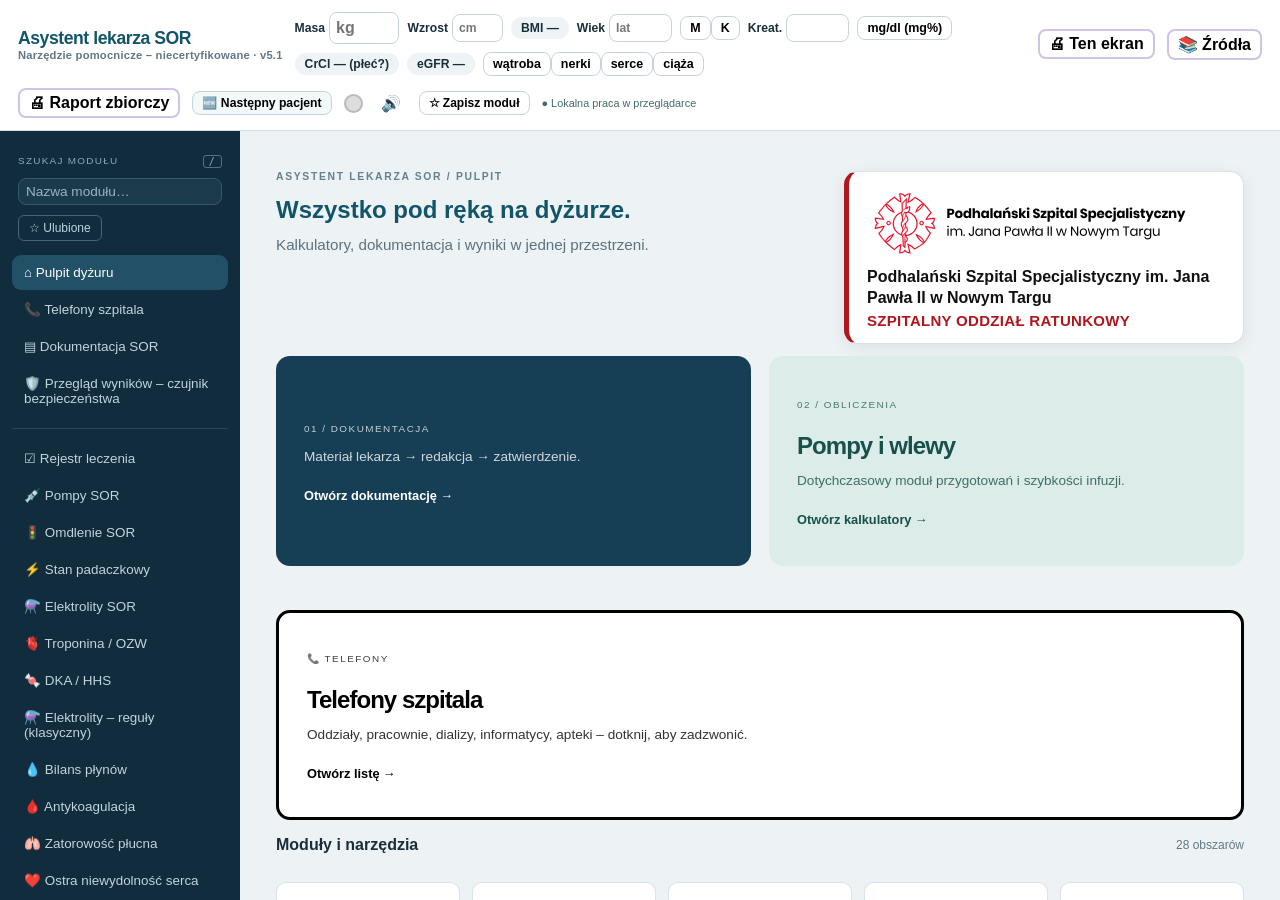
==== commit 185fa2f2: "5.1 pw8: Telefony szpitala (JSON, tel:), oddziały zakaźne Małopolski w Neuroinfekcjach" ====
--- a/index.html
+++ b/index.html
@@ -17,5 +17,5 @@
 <audio id="siren" src="siren.wav" preload="auto"></audio>
 <script src="sound.js"></script><script src="calc/core.js"></script><script src="gcs.js"></script><script src="calc/units.js"></script><script src="calc/dka.js"></script><script src="calc/dkaB1.js"></script><script src="calc/elyteB1.js"></script><script src="calc/acoagB1.js"></script><script src="calc/pressB1.js"></script><script src="calc/transfB1.js"></script><script src="calc/elyte.js"></script><script src="calc/acoag.js"></script><script src="calc/pe.js"></script><script src="calc/ahf.js"></script><script src="calc/batch3.js"></script><script src="calc/transf.js"></script><script src="calc/neuro.js"></script><script src="calc/clinical.js"></script><script src="data/antybiotyki_renal.js"></script><script src="calc/abxB2.js"></script><script src="calc/mushB2.js"></script><script src="calc/dementiaB2.js"></script><script src="calc/etapC.js"></script>
 <link rel="stylesheet" href="advanced.css">
-<script src="mods.js"></script><script src="mods2.js"></script><script src="mods3.js"></script><script src="mods4.js"></script><script src="mods5.js"></script><script src="b1-ui.js"></script><script src="b2-ui.js"></script><script src="c-ui.js"></script><script src="gloss.js"></script><script src="treatment-engine.js"></script><script src="treatment-ui.js"></script><script src="clinical-ui.js"></script><script src="workbench.js"></script><script src="done.js"></script><script src="fluid.js"></script><script src="report.js"></script><script src="icd.js"></script><script src="icd-ui.js"></script><script src="leki-ui.js"></script><script src="totop.js"></script><script src="wypis.js"></script><script src="shell.js"></script><script src="advanced.js"></script><script src="about.js"></script><script src="upd.js"></script><script>
+<script src="mods.js"></script><script src="mods2.js"></script><script src="mods3.js"></script><script src="mods4.js"></script><script src="mods5.js"></script><script src="b1-ui.js"></script><script src="b2-ui.js"></script><script src="c-ui.js"></script><script src="gloss.js"></script><script src="treatment-engine.js"></script><script src="treatment-ui.js"></script><script src="clinical-ui.js"></script><script src="workbench.js"></script><script src="done.js"></script><script src="fluid.js"></script><script src="report.js"></script><script src="icd.js"></script><script src="icd-ui.js"></script><script src="leki-ui.js"></script><script src="data/telefony.js"></script><script src="telefony-ui.js"></script><script src="totop.js"></script><script src="wypis.js"></script><script src="shell.js"></script><script src="advanced.js"></script><script src="about.js"></script><script src="upd.js"></script><script>
 document.addEventListener('pointerdown',function u(){var a=document.getElementById('siren');try{a.muted=true;var p=a.play();(p&&p.then?p:Promise.resolve()).then(function(){a.pause();a.currentTime=0;a.muted=false}).catch(function(){a.muted=false})}catch(e){}document.removeEventListener('pointerdown',u)},{once:true});</script></body></html>
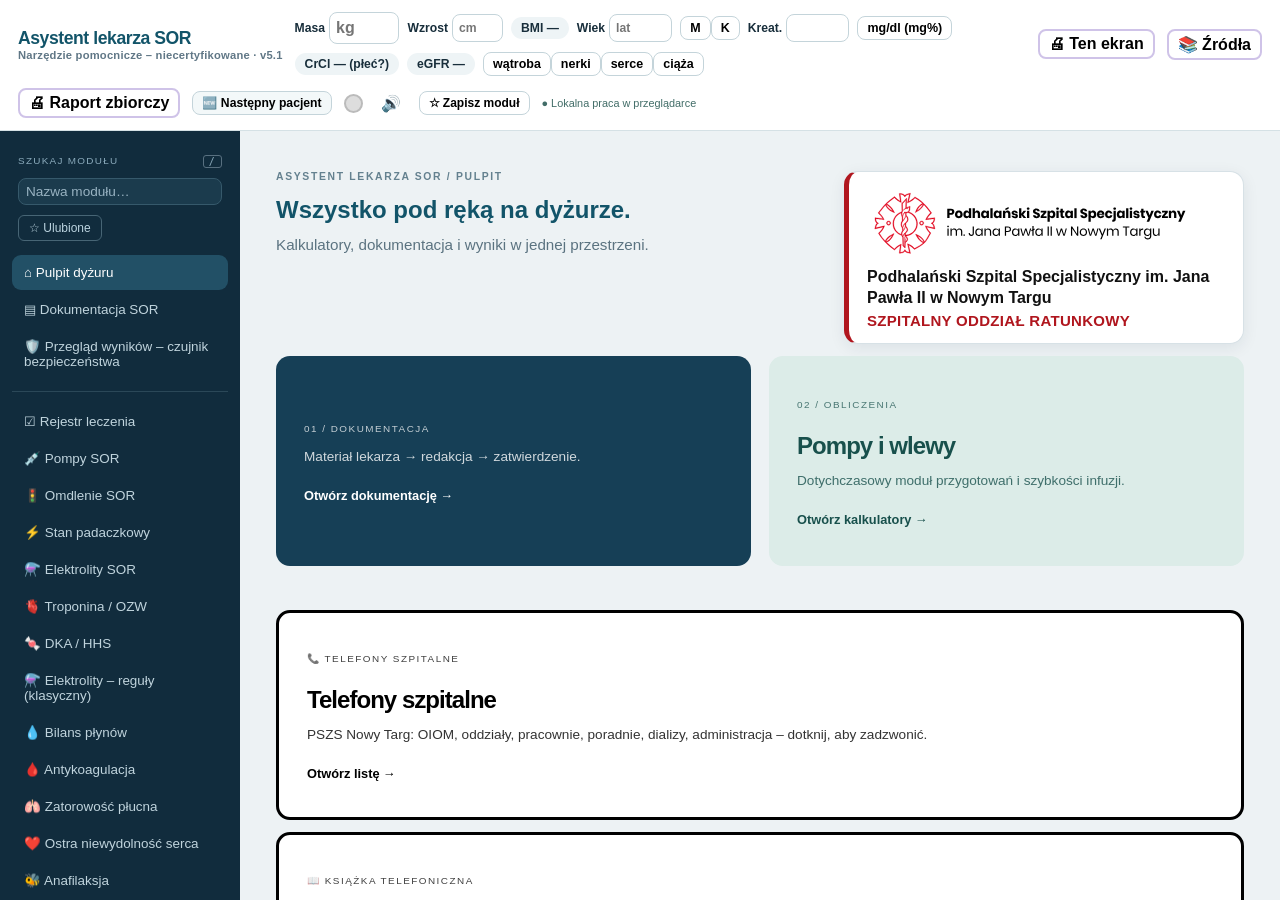
==== commit d950d389: "pw12: moduł Interna: kompendium (kod, bez danych)" ====
--- a/index.html
+++ b/index.html
@@ -17,5 +17,5 @@
 <audio id="siren" src="siren.wav" preload="auto"></audio>
 <script src="sound.js"></script><script src="calc/core.js"></script><script src="gcs.js"></script><script src="calc/units.js"></script><script src="calc/dka.js"></script><script src="calc/dkaB1.js"></script><script src="calc/elyteB1.js"></script><script src="calc/acoagB1.js"></script><script src="calc/pressB1.js"></script><script src="calc/transfB1.js"></script><script src="calc/elyte.js"></script><script src="calc/acoag.js"></script><script src="calc/pe.js"></script><script src="calc/ahf.js"></script><script src="calc/batch3.js"></script><script src="calc/transf.js"></script><script src="calc/neuro.js"></script><script src="calc/clinical.js"></script><script src="data/antybiotyki_renal.js"></script><script src="calc/abxB2.js"></script><script src="calc/mushB2.js"></script><script src="calc/dementiaB2.js"></script><script src="calc/etapC.js"></script>
 <link rel="stylesheet" href="advanced.css">
-<script src="mods.js"></script><script src="mods2.js"></script><script src="mods3.js"></script><script src="mods4.js"></script><script src="mods5.js"></script><script src="b1-ui.js"></script><script src="b2-ui.js"></script><script src="c-ui.js"></script><script src="gloss.js"></script><script src="treatment-engine.js"></script><script src="treatment-ui.js"></script><script src="clinical-ui.js"></script><script src="workbench.js"></script><script src="done.js"></script><script src="fluid.js"></script><script src="report.js"></script><script src="icd.js"></script><script src="icd-ui.js"></script><script src="leki-ui.js"></script><script src="data/telefony.js"></script><script src="telefony-ui.js"></script><script src="totop.js"></script><script src="wypis.js"></script><script src="shell.js"></script><script src="advanced.js"></script><script src="about.js"></script><script src="upd.js"></script><script>
+<script src="mods.js"></script><script src="mods2.js"></script><script src="mods3.js"></script><script src="mods4.js"></script><script src="mods5.js"></script><script src="b1-ui.js"></script><script src="b2-ui.js"></script><script src="c-ui.js"></script><script src="gloss.js"></script><script src="treatment-engine.js"></script><script src="treatment-ui.js"></script><script src="clinical-ui.js"></script><script src="workbench.js"></script><script src="done.js"></script><script src="fluid.js"></script><script src="report.js"></script><script src="icd.js"></script><script src="icd-ui.js"></script><script src="leki-ui.js"></script><script src="kompendium-ui.js"></script><script src="data/telefony.js"></script><script src="telefony-ui.js"></script><script src="totop.js"></script><script src="wypis.js"></script><script src="shell.js"></script><script src="advanced.js"></script><script src="about.js"></script><script src="upd.js"></script><script>
 document.addEventListener('pointerdown',function u(){var a=document.getElementById('siren');try{a.muted=true;var p=a.play();(p&&p.then?p:Promise.resolve()).then(function(){a.pause();a.currentTime=0;a.muted=false}).catch(function(){a.muted=false})}catch(e){}document.removeEventListener('pointerdown',u)},{once:true});</script></body></html>
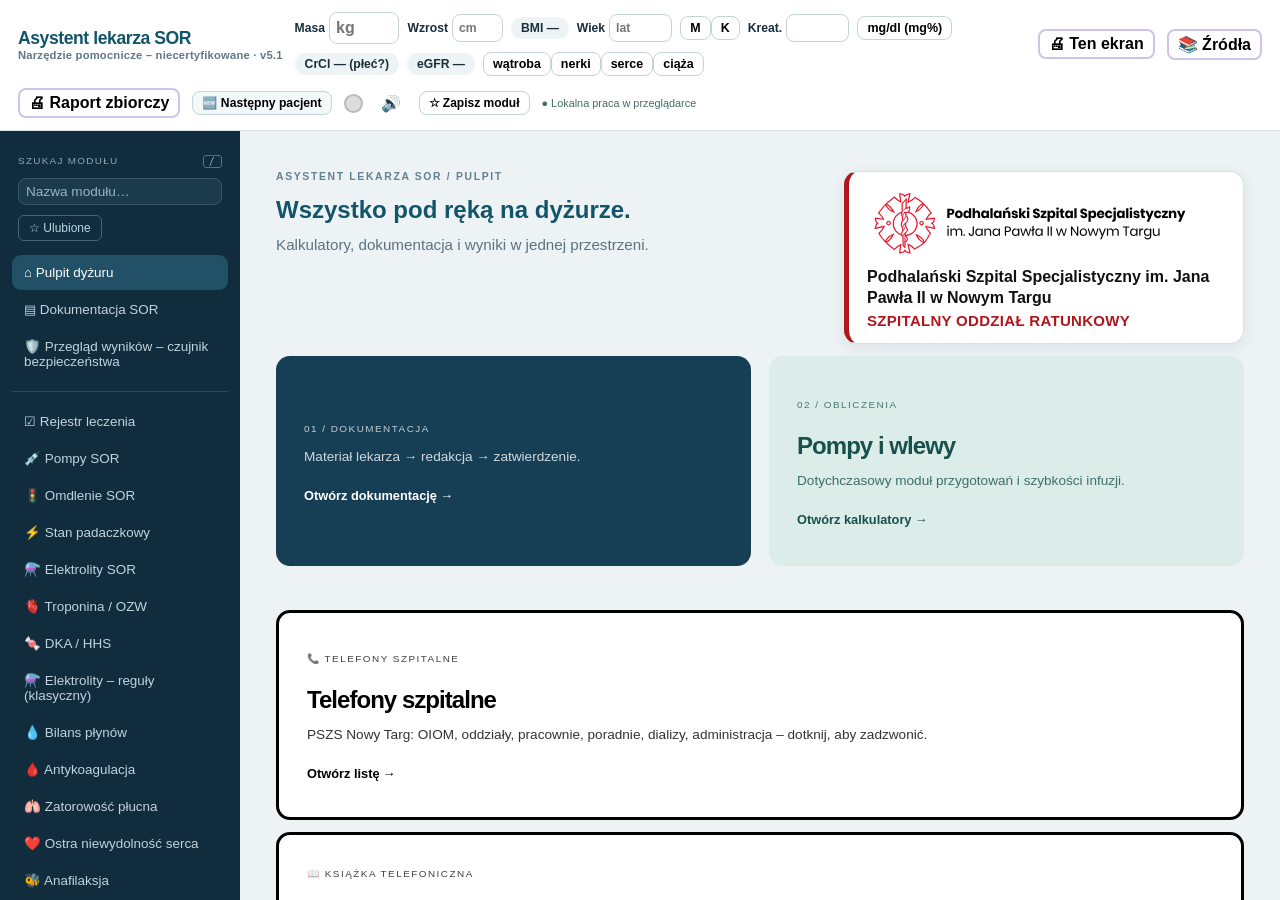
==== commit b8c3f53b: "pw14: usunięty moduł Interna: kompendium (kompendium poza aplikacją)" ====
--- a/index.html
+++ b/index.html
@@ -17,5 +17,5 @@
 <audio id="siren" src="siren.wav" preload="auto"></audio>
 <script src="sound.js"></script><script src="calc/core.js"></script><script src="gcs.js"></script><script src="calc/units.js"></script><script src="calc/dka.js"></script><script src="calc/dkaB1.js"></script><script src="calc/elyteB1.js"></script><script src="calc/acoagB1.js"></script><script src="calc/pressB1.js"></script><script src="calc/transfB1.js"></script><script src="calc/elyte.js"></script><script src="calc/acoag.js"></script><script src="calc/pe.js"></script><script src="calc/ahf.js"></script><script src="calc/batch3.js"></script><script src="calc/transf.js"></script><script src="calc/neuro.js"></script><script src="calc/clinical.js"></script><script src="data/antybiotyki_renal.js"></script><script src="calc/abxB2.js"></script><script src="calc/mushB2.js"></script><script src="calc/dementiaB2.js"></script><script src="calc/etapC.js"></script>
 <link rel="stylesheet" href="advanced.css">
-<script src="mods.js"></script><script src="mods2.js"></script><script src="mods3.js"></script><script src="mods4.js"></script><script src="mods5.js"></script><script src="b1-ui.js"></script><script src="b2-ui.js"></script><script src="c-ui.js"></script><script src="gloss.js"></script><script src="treatment-engine.js"></script><script src="treatment-ui.js"></script><script src="clinical-ui.js"></script><script src="workbench.js"></script><script src="done.js"></script><script src="fluid.js"></script><script src="report.js"></script><script src="icd.js"></script><script src="icd-ui.js"></script><script src="leki-ui.js"></script><script src="kompendium-ui.js"></script><script src="data/telefony.js"></script><script src="telefony-ui.js"></script><script src="totop.js"></script><script src="wypis.js"></script><script src="shell.js"></script><script src="advanced.js"></script><script src="about.js"></script><script src="upd.js"></script><script>
+<script src="mods.js"></script><script src="mods2.js"></script><script src="mods3.js"></script><script src="mods4.js"></script><script src="mods5.js"></script><script src="b1-ui.js"></script><script src="b2-ui.js"></script><script src="c-ui.js"></script><script src="gloss.js"></script><script src="treatment-engine.js"></script><script src="treatment-ui.js"></script><script src="clinical-ui.js"></script><script src="workbench.js"></script><script src="done.js"></script><script src="fluid.js"></script><script src="report.js"></script><script src="icd.js"></script><script src="icd-ui.js"></script><script src="leki-ui.js"></script><script src="data/telefony.js"></script><script src="telefony-ui.js"></script><script src="totop.js"></script><script src="wypis.js"></script><script src="shell.js"></script><script src="advanced.js"></script><script src="about.js"></script><script src="upd.js"></script><script>
 document.addEventListener('pointerdown',function u(){var a=document.getElementById('siren');try{a.muted=true;var p=a.play();(p&&p.then?p:Promise.resolve()).then(function(){a.pause();a.currentTime=0;a.muted=false}).catch(function(){a.muted=false})}catch(e){}document.removeEventListener('pointerdown',u)},{once:true});</script></body></html>
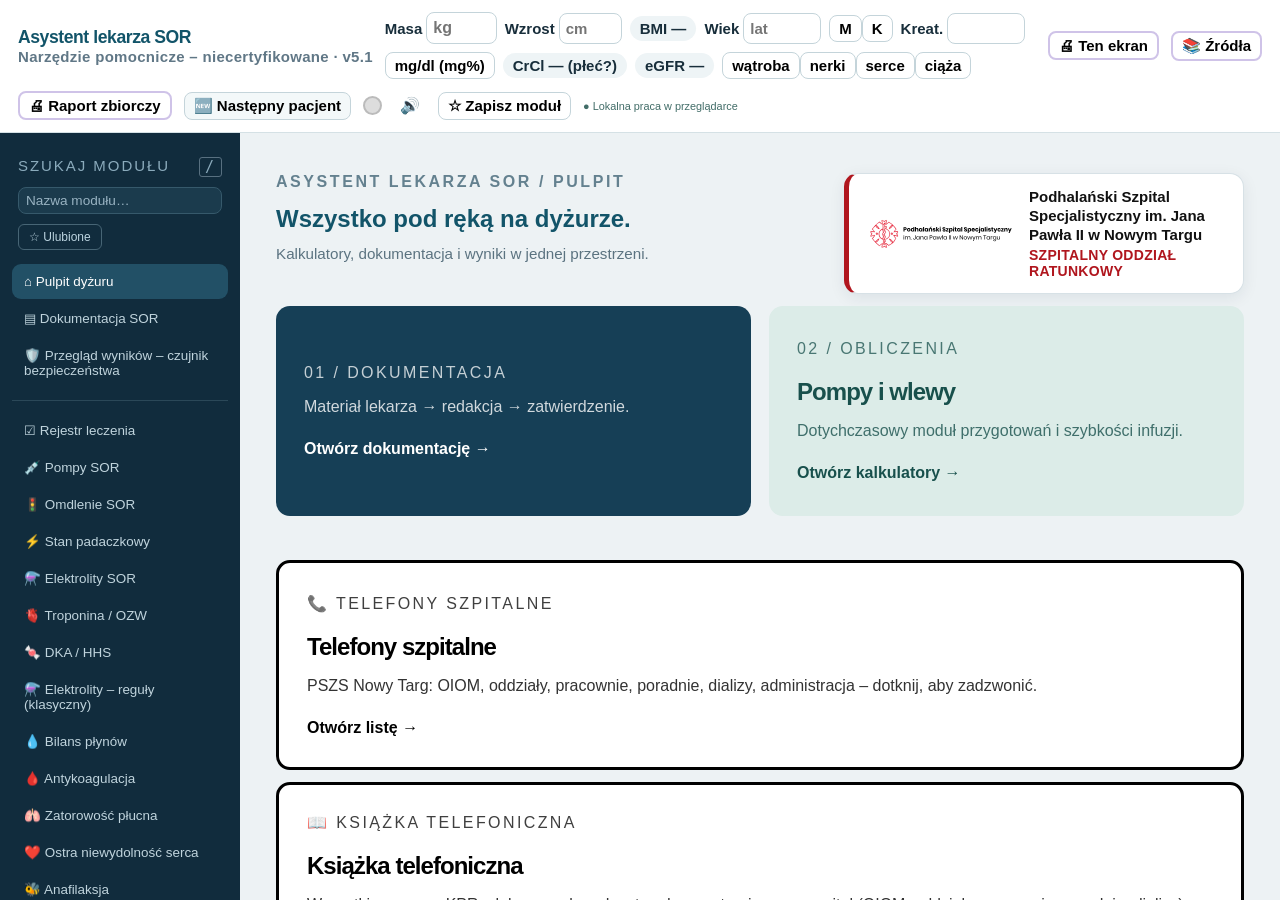
==== commit f7f05c18: "pw19: większe czcionki (big.css, min. 15–16 px), nagłówek szpitala wyżej i mniejszy" ====
--- a/index.html
+++ b/index.html
@@ -18,4 +18,4 @@
 <script src="sound.js"></script><script src="calc/core.js"></script><script src="gcs.js"></script><script src="calc/units.js"></script><script src="calc/dka.js"></script><script src="calc/dkaB1.js"></script><script src="calc/elyteB1.js"></script><script src="calc/acoagB1.js"></script><script src="calc/pressB1.js"></script><script src="calc/transfB1.js"></script><script src="calc/elyte.js"></script><script src="calc/acoag.js"></script><script src="calc/pe.js"></script><script src="calc/ahf.js"></script><script src="calc/batch3.js"></script><script src="calc/transf.js"></script><script src="calc/neuro.js"></script><script src="calc/clinical.js"></script><script src="data/antybiotyki_renal.js"></script><script src="calc/abxB2.js"></script><script src="calc/mushB2.js"></script><script src="calc/dementiaB2.js"></script><script src="calc/etapC.js"></script>
 <link rel="stylesheet" href="advanced.css">
 <script src="mods.js"></script><script src="mods2.js"></script><script src="mods3.js"></script><script src="mods4.js"></script><script src="mods5.js"></script><script src="b1-ui.js"></script><script src="b2-ui.js"></script><script src="c-ui.js"></script><script src="gloss.js"></script><script src="treatment-engine.js"></script><script src="treatment-ui.js"></script><script src="clinical-ui.js"></script><script src="workbench.js"></script><script src="done.js"></script><script src="fluid.js"></script><script src="report.js"></script><script src="icd.js"></script><script src="icd-ui.js"></script><script src="leki-ui.js"></script><script src="data/telefony.js"></script><script src="telefony-ui.js"></script><script src="totop.js"></script><script src="wypis.js"></script><script src="shell.js"></script><script src="advanced.js"></script><script src="about.js"></script><script src="upd.js"></script><script>
-document.addEventListener('pointerdown',function u(){var a=document.getElementById('siren');try{a.muted=true;var p=a.play();(p&&p.then?p:Promise.resolve()).then(function(){a.pause();a.currentTime=0;a.muted=false}).catch(function(){a.muted=false})}catch(e){}document.removeEventListener('pointerdown',u)},{once:true});</script></body></html>
+document.addEventListener('pointerdown',function u(){var a=document.getElementById('siren');try{a.muted=true;var p=a.play();(p&&p.then?p:Promise.resolve()).then(function(){a.pause();a.currentTime=0;a.muted=false}).catch(function(){a.muted=false})}catch(e){}document.removeEventListener('pointerdown',u)},{once:true});</script><link rel="stylesheet" href="big.css"></body></html>
--- a/big.css
+++ b/big.css
@@ -0,0 +1,16 @@
+/* 5.1 pw19: większe, czytelne czcionki (min. ~15–16 px) – ładowane na końcu */
+.eyebrow,.hero-tile span,.hero-tile p,.hero-tile b,.module-tile small,.section-title span,.notice,.disc{font-size:16px!important}
+.module-tile small{color:#000!important;font-weight:700}
+.tl small,.tl .tl-ok,.tl .tl-src,.tl .tl-src a,.tl .tl-cnt,.tl .tl-chk{font-size:16px!important}
+.tabs button,.wb-tabs button,.clinical-tabs button{font-size:16px!important}
+.clinical-field,.clinical-field small,.clinical-result,.clinical-result p,.clinical-sources,.clinical-sources summary,.clinical-sources p,.clinical-sources a,.clinical-out th,.clinical-out td{font-size:16px!important}
+.b2cont td,.b2cont td a,.b2cont .mut,.b2cont h3 .mut,.b2cont span{font-size:16px!important}
+.mut,.pl,.b1src,.b1src .pl,.gcs-h,.gcs-b,.gcs-b b,.box th,.box td,main th,main td{font-size:15px!important}
+.mut{color:#222!important}
+header .tg,header small,.brand small,label,.pill,.seg button,.tgs .tg{font-size:15px!important}
+.module-tile b{font-size:17px!important}
+/* pw19: nagłówek szpitala – tekst wyżej (obok logo), nieco mniejszy */
+.hosp-card{flex-direction:row!important;align-items:center!important;gap:12px!important}
+.hosp-card img{max-width:150px!important;width:42%!important;flex:0 0 auto}
+.hc-t b{font-size:15px!important;line-height:1.25!important}
+.hc-t span{font-size:14px!important}
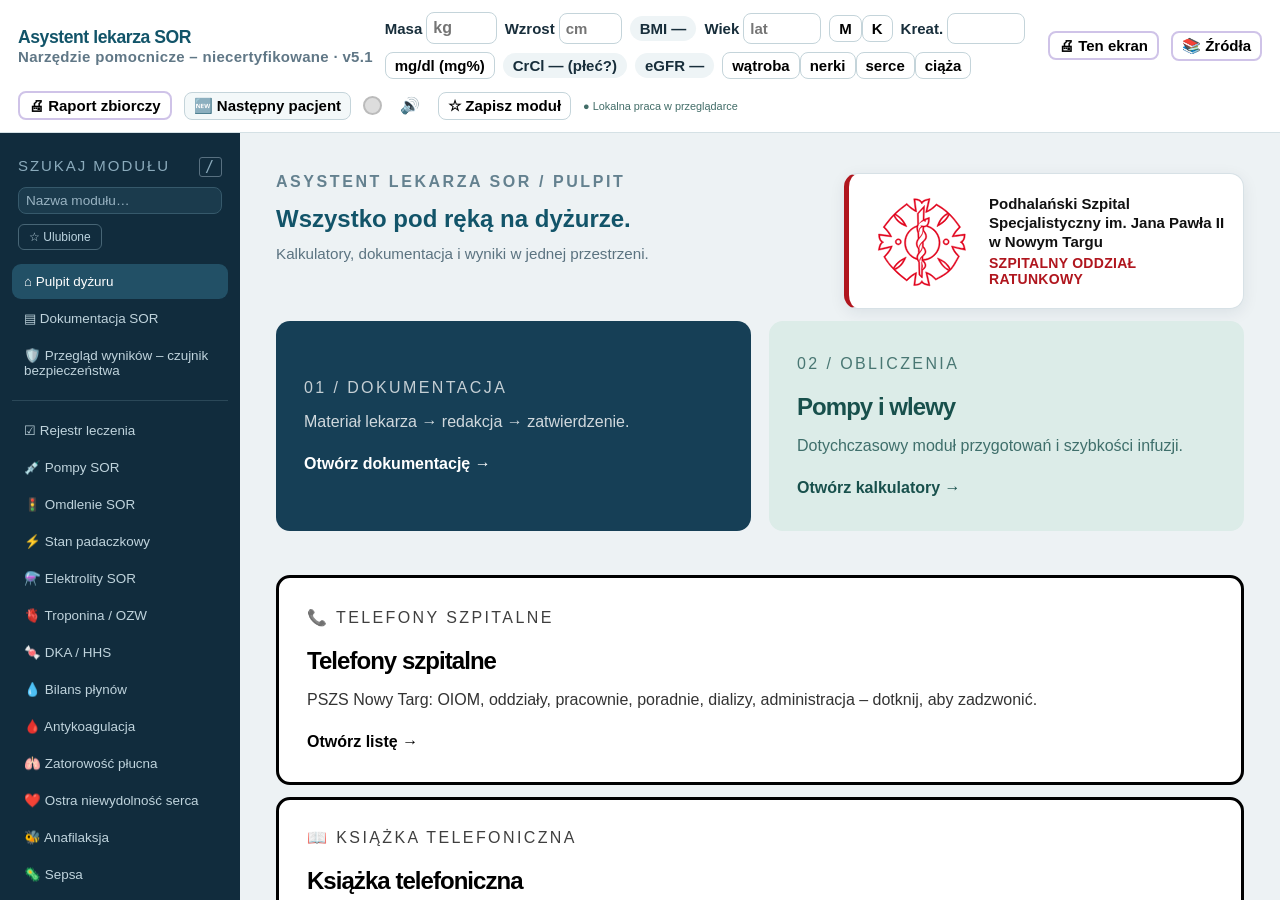
==== commit d413ecab: "pw26: jeden pełny wipe – tylko „Następny pacjent” (#nextPt) Usunięto #skClear z dołu nawigacji; SKS." ====
--- a/index.html
+++ b/index.html
@@ -12,7 +12,7 @@
  <span class="tgs"><button class="tg" data-c="liver">wątroba</button><button class="tg" data-c="renal">nerki</button><button class="tg" data-c="heart">serce</button><button class="tg" data-c="preg">ciąża</button></span>
 </div>
 <button id="printMod" class="tg" title="Wydrukuj bieżący ekran / moduł (okno druku przeglądarki)">🖨 Ten ekran</button><button id="srcMod" class="tg" title="Źródła danych i otwarte walidacje bieżącego modułu">📚 Źródła</button><button id="printAll" class="tg" title="Raport zbiorczy: dokumentacja, wykonane, pompy, bilans płynów i wszystkie użyte moduły">🖨 Raport zbiorczy</button>
-<button id="nextPt" class="tg np" title="Wyczyść dane pacjenta i wszystkie moduły">🆕 Następny pacjent</button><div id="lamp" title="Alarm"></div><button id="mute" title="Wycisz">🔊</button></header>
+<button id="nextPt" class="tg np" title="Czyści dane pacjenta we wszystkich modułach; ustawienia i ulubione zostają">🆕 Następny pacjent</button><div id="lamp" title="Alarm"></div><button id="mute" title="Wycisz">🔊</button></header>
 <div id="wrap"><aside id="sidebar"><div class="nav-tools"><label for="moduleSearch">SZUKAJ MODUŁU <kbd>/</kbd></label><input id="moduleSearch" type="search" placeholder="Nazwa modułu…" autocomplete="off"><button id="favoritesOnly" aria-pressed="false">☆ Ulubione</button><p id="navEmpty" hidden>Brak pasujących modułów.</p></div><nav id="side" aria-label="Moduły aplikacji"></nav><div class="nav-foot">Asystent lekarza SOR<br>Niecertyfikowane · wersja 5.1</div></aside><main id="main"></main></div>
 <audio id="siren" src="siren.wav" preload="auto"></audio>
 <script src="sound.js"></script><script src="calc/core.js"></script><script src="gcs.js"></script><script src="calc/units.js"></script><script src="calc/dka.js"></script><script src="calc/dkaB1.js"></script><script src="calc/elyteB1.js"></script><script src="calc/acoagB1.js"></script><script src="calc/pressB1.js"></script><script src="calc/transfB1.js"></script><script src="calc/elyte.js"></script><script src="calc/acoag.js"></script><script src="calc/pe.js"></script><script src="calc/ahf.js"></script><script src="calc/batch3.js"></script><script src="calc/transf.js"></script><script src="calc/neuro.js"></script><script src="calc/clinical.js"></script><script src="data/antybiotyki_renal.js"></script><script src="calc/abxB2.js"></script><script src="calc/mushB2.js"></script><script src="calc/dementiaB2.js"></script><script src="calc/etapC.js"></script>
--- a/shell.css
+++ b/shell.css
@@ -57,7 +57,6 @@
 
 .sk-nav{display:flex;gap:10px;flex-wrap:wrap;align-items:center;margin:0 0 10px;position:relative;z-index:5}#main.fr .sk-nav{margin:10px 12px}.sk-nav.bot{margin:18px 0 8px;justify-content:flex-start}#main.fr .sk-nav.bot{margin:8px 12px}
 #skHome{font:800 20px/1.2 system-ui,sans-serif;background:#fff;color:#111;border:2.5px solid #111;border-radius:12px;padding:10px 20px;min-height:50px;cursor:pointer}#skHome:hover{background:#111;color:#fff}
-#skClear{font:800 18px/1.2 system-ui,sans-serif;background:#fff;color:#b00000;border:2.5px solid #b00000;border-radius:12px;padding:10px 18px;min-height:48px;cursor:pointer}#skClear:hover{background:#b00000;color:#fff}
 #main.fr iframe{height:calc(100% - 150px)}#main #skBack{margin:0}
 @media print{.sk-nav{display:none!important}}
 
--- a/big.css
+++ b/big.css
@@ -14,3 +14,6 @@
 .hosp-card img{max-width:150px!important;width:42%!important;flex:0 0 auto}
 .hc-t b{font-size:15px!important;line-height:1.25!important}
 .hc-t span{font-size:14px!important}
+/* pw20: tylko godło szpitala (bez drobnego napisu), większe – wypełnia miejsce obok tytułu */
+.hosp-card img{max-width:none!important;width:96px!important;height:auto!important}
+@media(min-width:761px){.hosp-card img{width:110px!important}}
